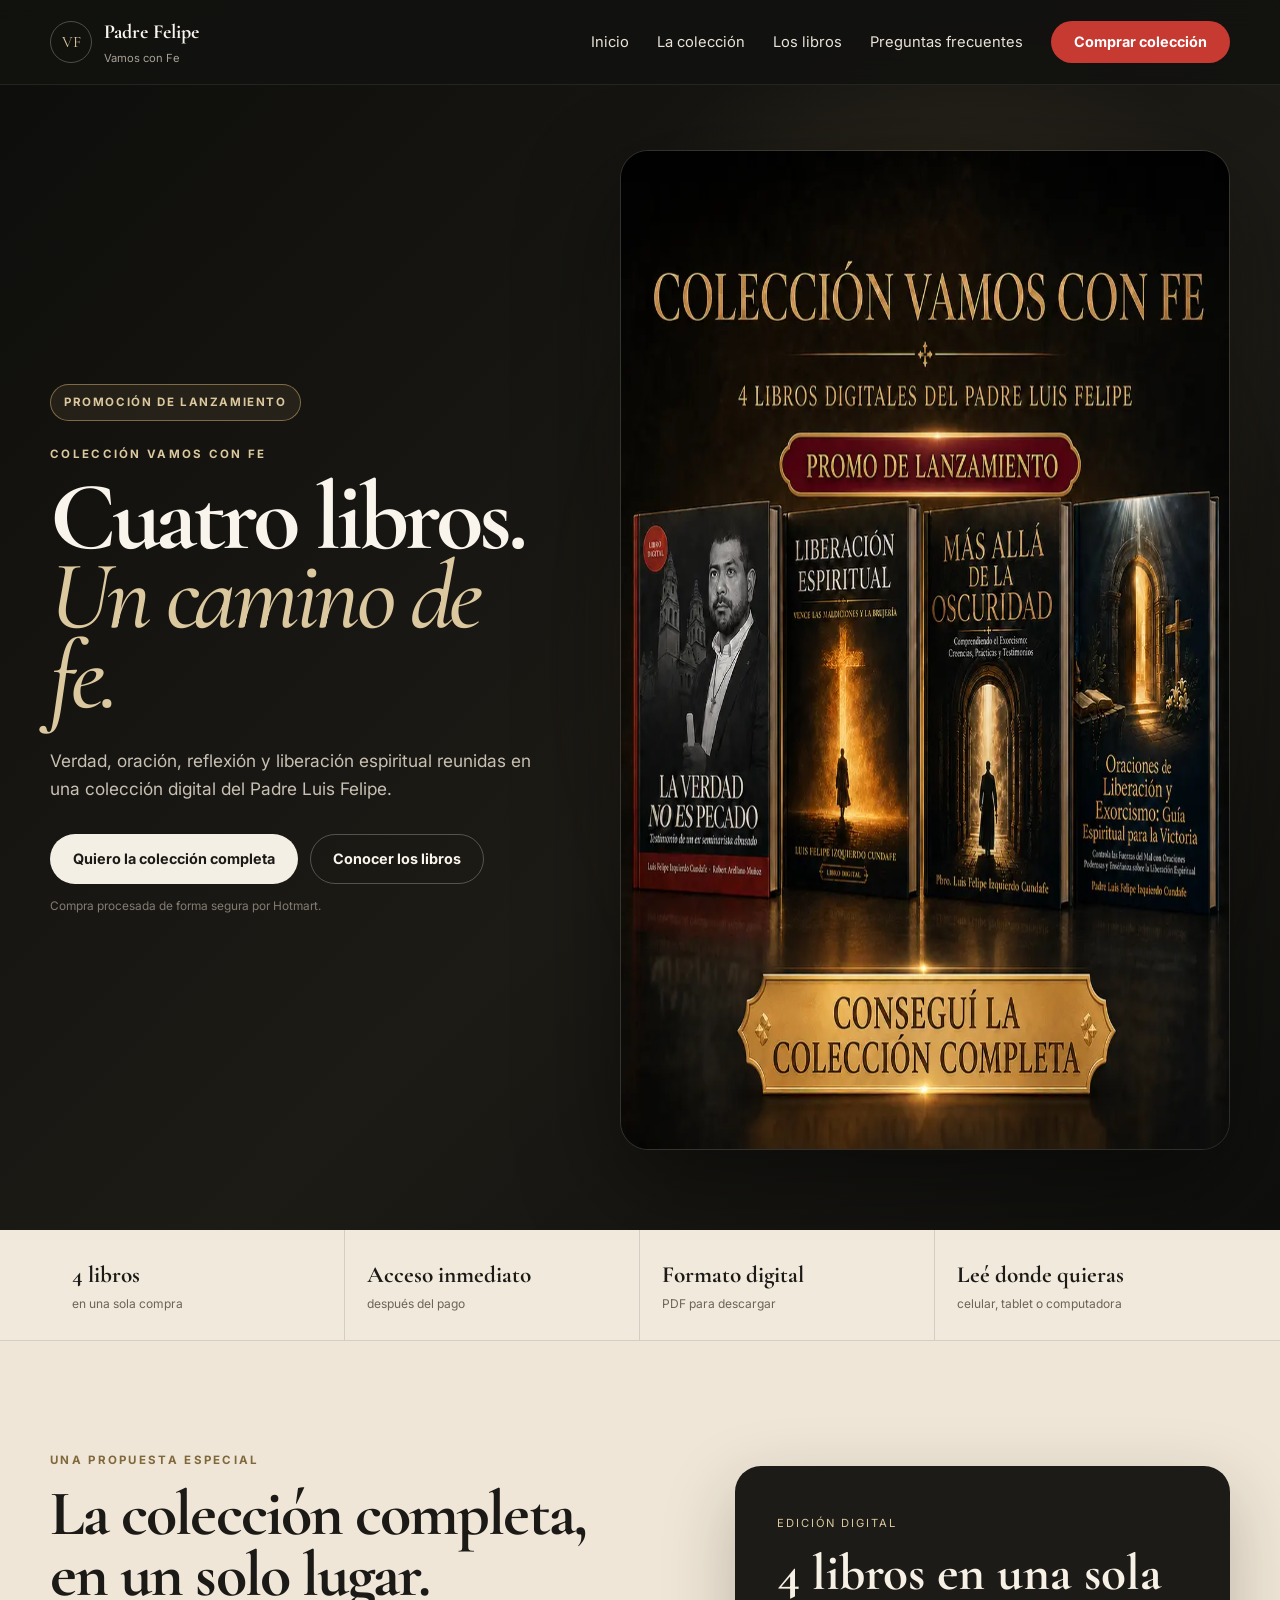
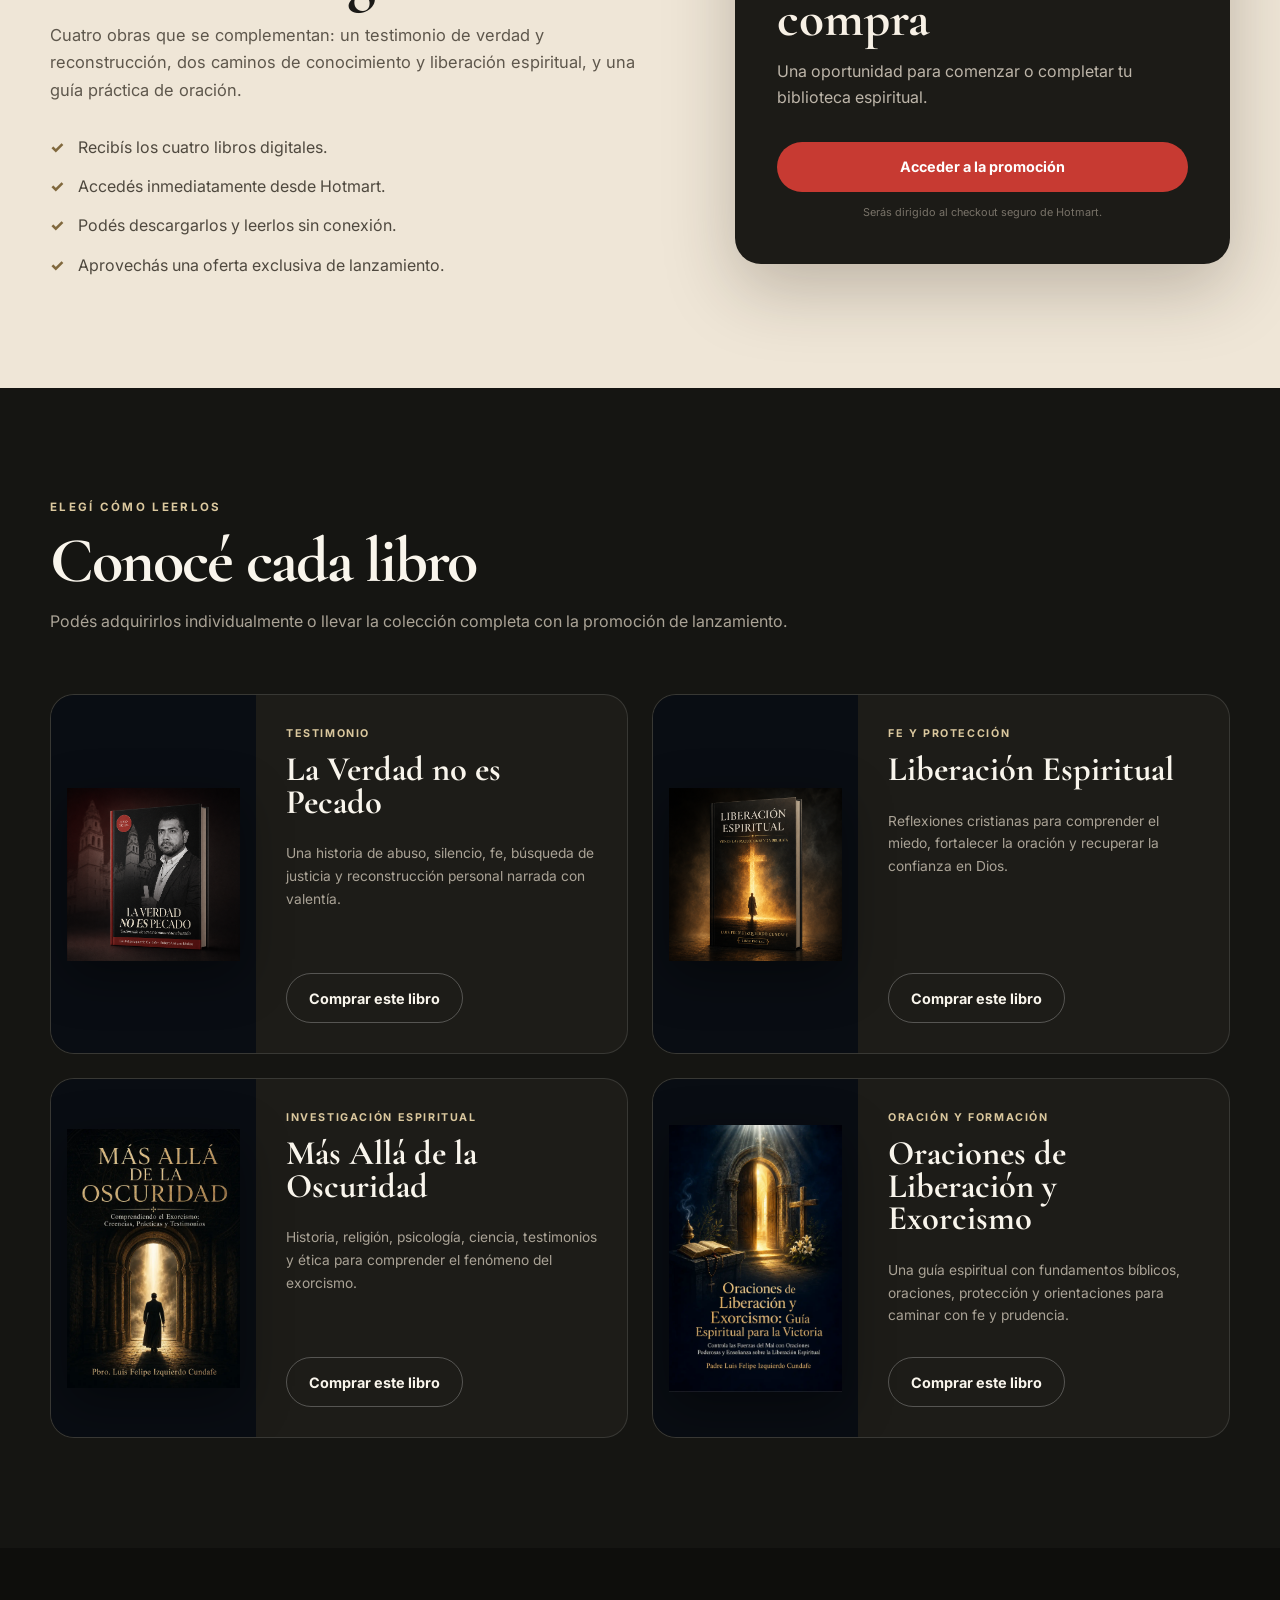
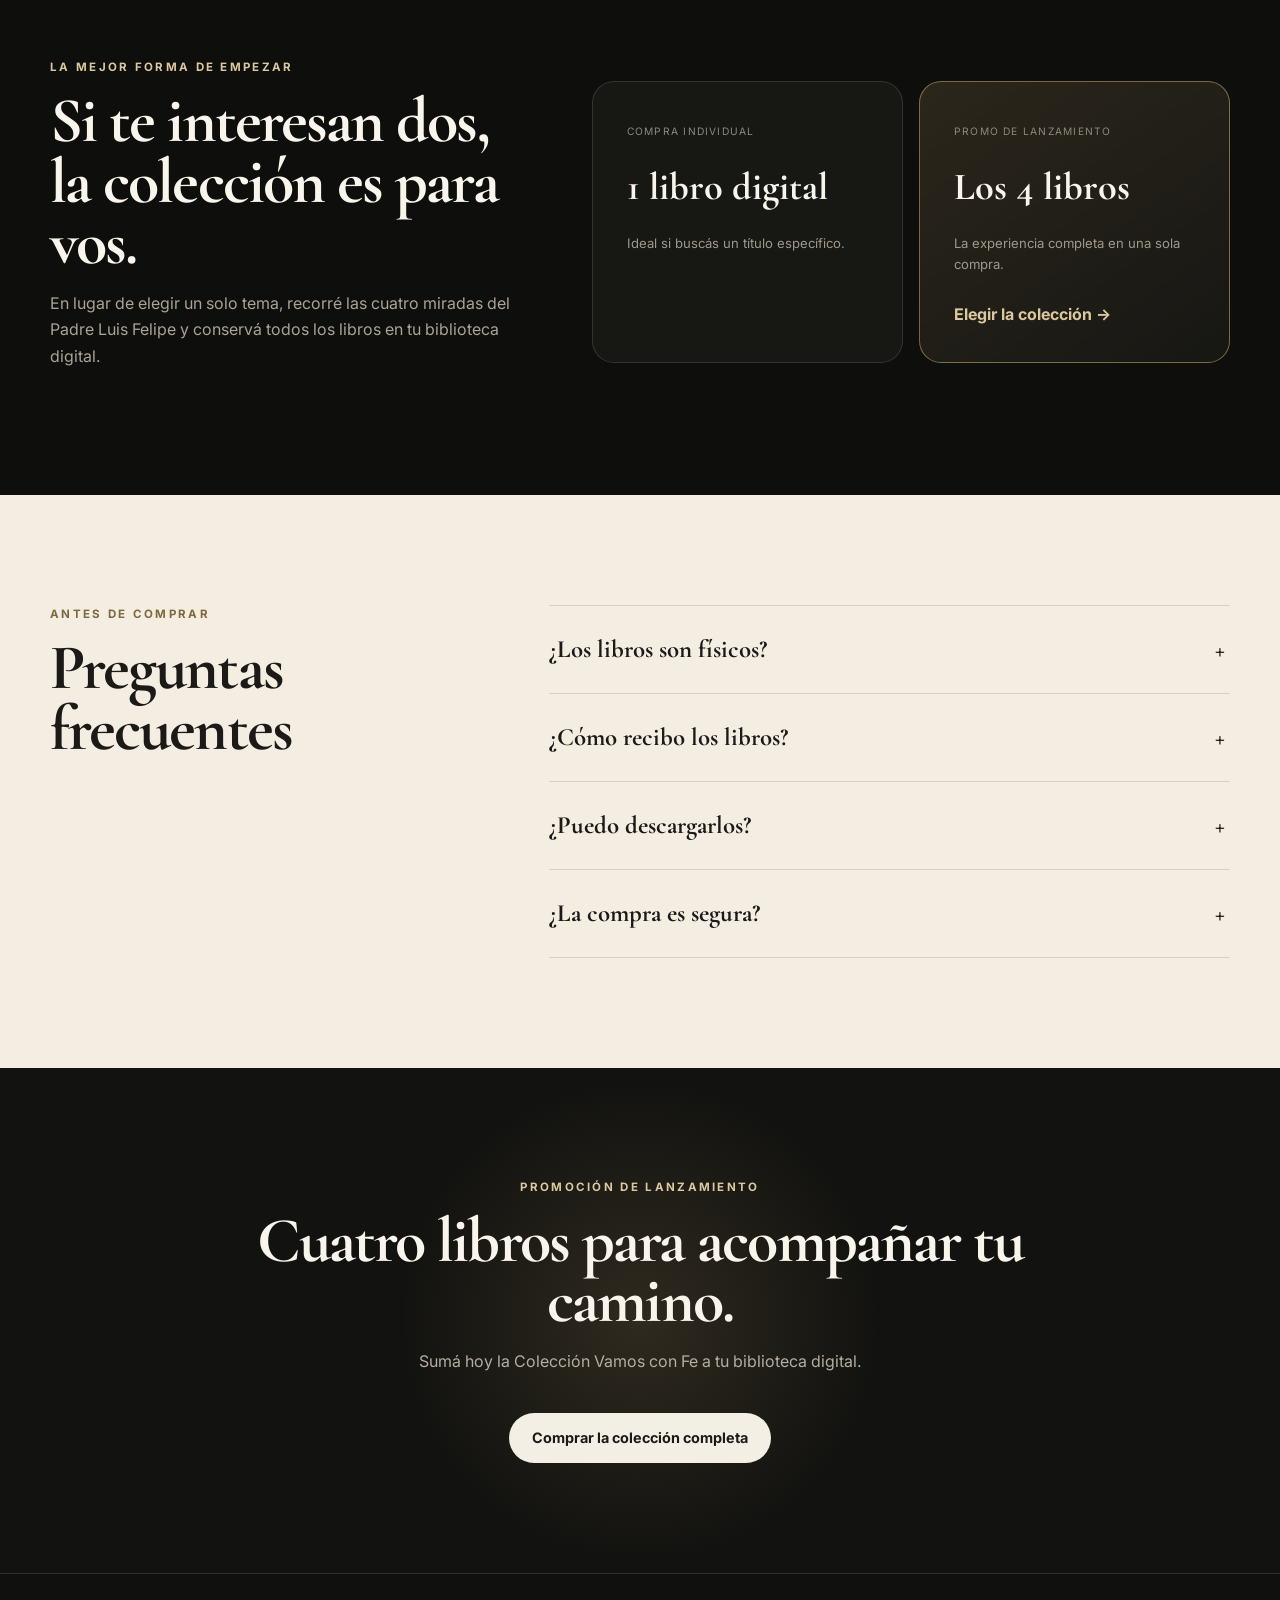
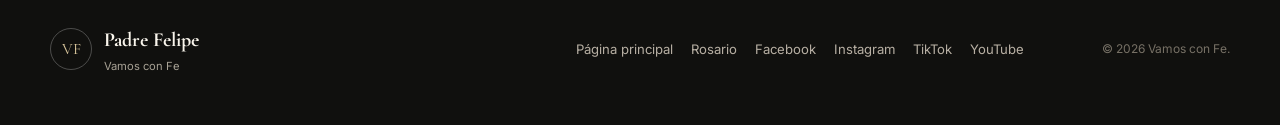
==== libros.html @ 2d684a1d "Agregar página comercial de libros y colección" ====
<!doctype html>
<html lang="es">
<head>
  <meta charset="utf-8">
  <meta name="viewport" content="width=device-width, initial-scale=1">
  <title>Libros del Padre Luis Felipe | Colección Vamos con Fe</title>
  <meta name="description" content="Conocé los cuatro libros digitales del Padre Luis Felipe y accedé a la Colección Vamos con Fe con una oferta especial de lanzamiento.">
  <meta name="theme-color" content="#171714">
  <link rel="canonical" href="https://vamosconfe.com/libros.html">
  <link rel="icon" href="/favicon.svg" type="image/svg+xml">
  <meta property="og:type" content="website">
  <meta property="og:title" content="Colección Vamos con Fe · 4 libros del Padre Luis Felipe">
  <meta property="og:description" content="Fe, verdad, oración y liberación espiritual reunidas en cuatro libros digitales.">
  <meta property="og:url" content="https://vamosconfe.com/libros.html">
  <meta property="og:image" content="https://vamosconfe.com/assets/images/coleccion-vamos-con-fe-lanzamiento.webp">
  <meta property="og:image:alt" content="Colección Vamos con Fe con los cuatro libros digitales del Padre Luis Felipe">
  <meta name="twitter:card" content="summary_large_image">
  <meta name="twitter:title" content="Colección Vamos con Fe">
  <meta name="twitter:description" content="Cuatro libros digitales del Padre Luis Felipe reunidos en una colección especial.">
  <meta name="twitter:image" content="https://vamosconfe.com/assets/images/coleccion-vamos-con-fe-lanzamiento.webp">
  <link rel="preconnect" href="https://fonts.googleapis.com">
  <link rel="preconnect" href="https://fonts.gstatic.com" crossorigin>
  <link href="https://fonts.googleapis.com/css2?family=Cormorant+Garamond:wght@500;600;700&family=Inter:wght@400;500;600;700&display=swap" rel="stylesheet">
  <link rel="stylesheet" href="css/style.css?v=20260827-social">
  <link rel="stylesheet" href="css/libros.css?v=20260827">
  <script type="application/ld+json">
  {"@context":"https://schema.org","@type":"ItemList","name":"Colección Vamos con Fe","description":"Cuatro libros digitales del Padre Luis Felipe Izquierdo Cundafe.","url":"https://vamosconfe.com/libros.html","numberOfItems":4,"itemListElement":[
    {"@type":"ListItem","position":1,"item":{"@type":"Book","name":"La Verdad no es Pecado","author":{"@type":"Person","name":"Luis Felipe Izquierdo Cundafe"}}},
    {"@type":"ListItem","position":2,"item":{"@type":"Book","name":"Liberación Espiritual","author":{"@type":"Person","name":"Luis Felipe Izquierdo Cundafe"}}},
    {"@type":"ListItem","position":3,"item":{"@type":"Book","name":"Más Allá de la Oscuridad","author":{"@type":"Person","name":"Luis Felipe Izquierdo Cundafe"}}},
    {"@type":"ListItem","position":4,"item":{"@type":"Book","name":"Oraciones de Liberación y Exorcismo","author":{"@type":"Person","name":"Luis Felipe Izquierdo Cundafe"}}}
  ]}
  </script>
</head>
<body class="books-page">
<a class="skip-link" href="#contenido">Saltar al contenido</a>
<header class="site-header scrolled" id="header">
  <div class="container nav-wrap">
    <a class="brand" href="index.html"><span class="brand-mark">VF</span><span><strong>Padre Felipe</strong><small>Vamos con Fe</small></span></a>
    <button class="menu-toggle" id="menuToggle" aria-label="Abrir menú" aria-expanded="false"><span></span><span></span></button>
    <nav class="nav" id="nav">
      <a href="index.html">Inicio</a><a href="#coleccion">La colección</a><a href="#titulos">Los libros</a><a href="#preguntas">Preguntas frecuentes</a>
      <a class="btn btn-live btn-small" href="https://pay.hotmart.com/G107308187K" target="_blank" rel="noopener noreferrer">Comprar colección</a>
    </nav>
  </div>
</header>

<main id="contenido">
  <section class="books-hero">
    <div class="container books-hero-grid">
      <div class="books-hero-copy reveal">
        <p class="launch-pill">Promoción de lanzamiento</p>
        <p class="eyebrow">Colección Vamos con Fe</p>
        <h1>Cuatro libros.<br><em>Un camino de fe.</em></h1>
        <p class="hero-lead">Verdad, oración, reflexión y liberación espiritual reunidas en una colección digital del Padre Luis Felipe.</p>
        <div class="hero-actions"><a class="btn btn-primary" href="https://pay.hotmart.com/G107308187K" target="_blank" rel="noopener noreferrer">Quiero la colección completa</a><a class="btn btn-secondary" href="#titulos">Conocer los libros</a></div>
        <p class="secure-note">Compra procesada de forma segura por Hotmart.</p>
      </div>
      <div class="collection-visual reveal"><img src="assets/images/coleccion-vamos-con-fe-lanzamiento.webp" alt="Los cuatro libros de la Colección Vamos con Fe" width="1000" height="1000"></div>
    </div>
  </section>

  <section class="benefit-strip" aria-label="Beneficios de la colección"><div class="container benefit-grid">
    <div><strong>4 libros</strong><span>en una sola compra</span></div><div><strong>Acceso inmediato</strong><span>después del pago</span></div><div><strong>Formato digital</strong><span>PDF para descargar</span></div><div><strong>Leé donde quieras</strong><span>celular, tablet o computadora</span></div>
  </div></section>

  <section class="section collection-section" id="coleccion"><div class="container collection-card reveal">
    <div><p class="eyebrow dark">Una propuesta especial</p><h2>La colección completa, en un solo lugar.</h2><p>Cuatro obras que se complementan: un testimonio de verdad y reconstrucción, dos caminos de conocimiento y liberación espiritual, y una guía práctica de oración.</p>
      <ul class="collection-list"><li>Recibís los cuatro libros digitales.</li><li>Accedés inmediatamente desde Hotmart.</li><li>Podés descargarlos y leerlos sin conexión.</li><li>Aprovechás una oferta exclusiva de lanzamiento.</li></ul>
    </div>
    <aside class="offer-box"><span>Edición digital</span><strong>4 libros en una sola compra</strong><p>Una oportunidad para comenzar o completar tu biblioteca espiritual.</p><a class="btn btn-live" href="https://pay.hotmart.com/G107308187K" target="_blank" rel="noopener noreferrer">Acceder a la promoción</a><small>Serás dirigido al checkout seguro de Hotmart.</small></aside>
  </div></section>

  <section class="section titles-section" id="titulos"><div class="container">
    <div class="section-head reveal"><p class="eyebrow">Elegí cómo leerlos</p><h2>Conocé cada libro</h2><p>Podés adquirirlos individualmente o llevar la colección completa con la promoción de lanzamiento.</p></div>
    <div class="sales-books-grid">
      <article class="sales-book reveal"><div class="sales-cover"><img src="assets/images/la-verdad-no-es-pecado.png" alt="Portada de La Verdad no es Pecado" loading="lazy"></div><div class="sales-info"><span>Testimonio</span><h3>La Verdad no es Pecado</h3><p>Una historia de abuso, silencio, fe, búsqueda de justicia y reconstrucción personal narrada con valentía.</p><a class="btn btn-secondary" href="https://pay.hotmart.com/E107308322A" target="_blank" rel="noopener noreferrer">Comprar este libro</a></div></article>
      <article class="sales-book reveal"><div class="sales-cover"><img src="assets/images/liberacion-espiritual.png" alt="Portada de Liberación Espiritual" loading="lazy"></div><div class="sales-info"><span>Fe y protección</span><h3>Liberación Espiritual</h3><p>Reflexiones cristianas para comprender el miedo, fortalecer la oración y recuperar la confianza en Dios.</p><a class="btn btn-secondary" href="https://pay.hotmart.com/S107308698R" target="_blank" rel="noopener noreferrer">Comprar este libro</a></div></article>
      <article class="sales-book reveal"><div class="sales-cover"><img src="assets/images/mas-alla-de-la-oscuridad.webp" alt="Portada de Más Allá de la Oscuridad" loading="lazy"></div><div class="sales-info"><span>Investigación espiritual</span><h3>Más Allá de la Oscuridad</h3><p>Historia, religión, psicología, ciencia, testimonios y ética para comprender el fenómeno del exorcismo.</p><a class="btn btn-secondary" href="https://pay.hotmart.com/C107308794T" target="_blank" rel="noopener noreferrer">Comprar este libro</a></div></article>
      <article class="sales-book reveal"><div class="sales-cover"><img src="assets/images/oraciones-liberacion-exorcismo.webp" alt="Portada de Oraciones de Liberación y Exorcismo" loading="lazy"></div><div class="sales-info"><span>Oración y formación</span><h3>Oraciones de Liberación y Exorcismo</h3><p>Una guía espiritual con fundamentos bíblicos, oraciones, protección y orientaciones para caminar con fe y prudencia.</p><a class="btn btn-secondary" href="https://pay.hotmart.com/D107339599O" target="_blank" rel="noopener noreferrer">Comprar este libro</a></div></article>
    </div>
  </div></section>

  <section class="section choice-section"><div class="container choice-grid reveal">
    <div class="choice-copy"><p class="eyebrow">La mejor forma de empezar</p><h2>Si te interesan dos, la colección es para vos.</h2><p>En lugar de elegir un solo tema, recorré las cuatro miradas del Padre Luis Felipe y conservá todos los libros en tu biblioteca digital.</p></div>
    <div class="choice-options"><div><span>Compra individual</span><strong>1 libro digital</strong><p>Ideal si buscás un título específico.</p></div><div class="choice-featured"><span>Promo de lanzamiento</span><strong>Los 4 libros</strong><p>La experiencia completa en una sola compra.</p><a href="https://pay.hotmart.com/G107308187K" target="_blank" rel="noopener noreferrer">Elegir la colección →</a></div></div>
  </div></section>

  <section class="section faq-section" id="preguntas"><div class="container faq-wrap">
    <div class="section-head reveal"><p class="eyebrow dark">Antes de comprar</p><h2>Preguntas frecuentes</h2></div>
    <div class="faq-list"><details class="reveal"><summary>¿Los libros son físicos?</summary><p>No. La colección se entrega en formato digital PDF para leer desde el celular, tablet o computadora.</p></details><details class="reveal"><summary>¿Cómo recibo los libros?</summary><p>Después de aprobarse el pago, Hotmart enviará el acceso al correo utilizado durante la compra. También estarán disponibles en la sección “Mis compras”.</p></details><details class="reveal"><summary>¿Puedo descargarlos?</summary><p>Sí. Podrás descargarlos en tu dispositivo y conservarlos para leerlos sin conexión.</p></details><details class="reveal"><summary>¿La compra es segura?</summary><p>Sí. El pago y la entrega son gestionados por Hotmart, una plataforma especializada en productos digitales.</p></details></div>
  </div></section>

  <section class="section final-books-cta"><div class="container reveal"><p class="eyebrow">Promoción de lanzamiento</p><h2>Cuatro libros para acompañar tu camino.</h2><p>Sumá hoy la Colección Vamos con Fe a tu biblioteca digital.</p><a class="btn btn-primary" href="https://pay.hotmart.com/G107308187K" target="_blank" rel="noopener noreferrer">Comprar la colección completa</a></div></section>
</main>

<footer class="footer"><div class="container footer-grid">
  <a class="brand" href="index.html"><span class="brand-mark">VF</span><span><strong>Padre Felipe</strong><small>Vamos con Fe</small></span></a>
  <div class="footer-links"><a href="index.html">Página principal</a><a href="rosario.html">Rosario</a><a href="https://www.facebook.com/misionsansebastianpuertomontt" target="_blank" rel="noopener noreferrer">Facebook</a><a href="https://www.instagram.com/luisfelipe.yzquierdo/" target="_blank" rel="noopener noreferrer">Instagram</a><a href="https://www.tiktok.com/@pbroluisfelipeizq" target="_blank" rel="noopener noreferrer">TikTok</a><a href="https://www.youtube.com/@pbro.luisfelipeizquierdo1413" target="_blank" rel="noopener noreferrer">YouTube</a></div>
  <p class="copyright">© <span id="year"></span> Vamos con Fe.</p>
</div></footer>
<script src="js/main.js"></script>
</body>
</html>
---- css/style.css ----
:root{--bg:#171714;--paper:#f4efe5;--paper2:#ebe2d2;--text:#f9f5ec;--ink:#1b1a17;--muted:#a8a295;--gold:#c8a86b;--gold2:#dbc89e;--line:rgba(255,255,255,.12);--lined:rgba(23,23,20,.13);--live:#c73a32;--radius:24px;--shadow:0 24px 70px rgba(0,0,0,.18)}
*{box-sizing:border-box}html{scroll-behavior:smooth}body{margin:0;font-family:Inter,sans-serif;background:var(--bg);color:var(--text);line-height:1.65}img{max-width:100%;display:block}a{color:inherit;text-decoration:none}.container{width:min(1180px,calc(100% - 40px));margin:auto}
.skip-link{position:fixed;top:-100px;left:16px;z-index:9999;background:#fff;color:#000;padding:10px 14px;border-radius:8px}.skip-link:focus{top:16px}
.site-header{position:fixed;inset:0 0 auto;z-index:1000;border-bottom:1px solid transparent;transition:.3s}.site-header.scrolled{background:rgba(23,23,20,.9);backdrop-filter:blur(14px);border-color:rgba(255,255,255,.08)}
.nav-wrap{min-height:84px;display:flex;justify-content:space-between;align-items:center}.brand{display:flex;align-items:center;gap:12px}.brand-mark{width:42px;height:42px;border:1px solid rgba(255,255,255,.25);border-radius:50%;display:grid;place-items:center;font-family:"Cormorant Garamond",serif;color:var(--gold2)}.brand strong{display:block;font-family:"Cormorant Garamond",serif;font-size:1.25rem}.brand small{display:block;color:var(--muted);font-size:.7rem}
.nav{display:flex;gap:28px;align-items:center;font-size:.92rem}.nav>a:not(.btn){color:#e8e2d7}.nav>a:not(.btn):hover{color:var(--gold2)}.menu-toggle{display:none;background:none;border:0}.menu-toggle span{display:block;width:24px;height:2px;background:white;margin:5px}
.hero{min-height:100vh;display:flex;align-items:center;padding:130px 0 70px;overflow:hidden;position:relative;background:radial-gradient(circle at 72% 18%,rgba(200,168,107,.13),transparent 25%),linear-gradient(135deg,#11110f,#1d1b17 55%,#11110f)}
.hero-grid{display:grid;grid-template-columns:1.05fr .95fr;gap:72px;align-items:center}.eyebrow{margin:0 0 14px;text-transform:uppercase;letter-spacing:.2em;font-size:.72rem;font-weight:700;color:var(--gold2)}.eyebrow.dark{color:#80683d}
h1,h2,h3,blockquote{font-family:"Cormorant Garamond",serif}h1{font-size:clamp(4.7rem,9vw,8.6rem);line-height:.78;margin:0;letter-spacing:-.045em}.hero-kicker{font-family:"Cormorant Garamond",serif;font-size:clamp(1.8rem,3vw,2.7rem);color:var(--gold2);margin:28px 0 10px}.hero-text{max-width:640px;color:#c9c2b6;font-size:1.05rem}
.hero-actions,.cta-actions{display:flex;gap:12px;flex-wrap:wrap;margin-top:30px}.btn{display:inline-flex;align-items:center;justify-content:center;min-height:50px;padding:0 22px;border-radius:999px;border:1px solid transparent;font-weight:700;font-size:.9rem;cursor:pointer;transition:.25s}.btn-small{min-height:42px}.btn-primary{background:var(--paper);color:var(--ink)}.btn-live{background:var(--live);color:#fff}.btn-secondary{border-color:rgba(255,255,255,.25);background:transparent;color:inherit}.btn:hover{transform:translateY(-2px)}button:disabled{opacity:.48;cursor:not-allowed;transform:none!important}
.hero-stats{margin-top:48px;display:flex;gap:16px;align-items:end;border-top:1px solid var(--line);padding-top:24px}.hero-stats strong{font-family:"Cormorant Garamond",serif;font-size:2.5rem;color:var(--gold2);line-height:1}.hero-stats span{max-width:260px;color:var(--muted);font-size:.85rem}
.hero-image-card{position:relative;min-height:660px;border-radius:180px 180px 26px 26px;overflow:hidden;border:1px solid rgba(255,255,255,.14);box-shadow:var(--shadow);background:#111}.hero-image-card img{width:100%;height:660px;object-fit:cover;object-position:center top}.hero-image-overlay{position:absolute;inset:0;background:linear-gradient(to top,rgba(13,13,11,.45),transparent 42%)}.hero-image-badge{position:absolute;right:18px;bottom:28px;padding:11px 16px;border-radius:999px;background:rgba(244,239,229,.94);color:var(--ink);font-family:"Cormorant Garamond",serif}
.section{padding:110px 0}.section-light{background:var(--paper);color:var(--ink)}.section-dark{background:#121210}.split,.quote-layout,.community-grid{display:grid;grid-template-columns:1fr 1fr;gap:90px}.section h2{margin:0;font-size:clamp(2.5rem,5vw,5rem);line-height:.95;letter-spacing:-.03em}.story-copy{color:#4e493f}.story-meta{display:flex;gap:10px;margin-top:30px}.story-meta span{border:1px solid var(--lined);border-radius:999px;padding:8px 13px;font-size:.8rem}
.timeline{margin-top:90px;display:grid;grid-template-columns:repeat(3,1fr);border-top:1px solid var(--lined)}.timeline article{padding:28px;border-bottom:1px solid var(--lined)}.timeline span{font-size:.74rem;text-transform:uppercase;letter-spacing:.15em;color:#8a7247;font-weight:700}.timeline h3{font-size:1.8rem;margin:9px 0 4px}.timeline p{margin:0;color:#6b6458}
.quote-layout{align-items:center}.quote-card{border:1px solid var(--line);padding:60px;border-radius:var(--radius);background:linear-gradient(145deg,rgba(200,168,107,.12),rgba(255,255,255,.015))}.quote-mark{font-family:"Cormorant Garamond",serif;font-size:7rem;color:var(--gold)}blockquote{font-size:clamp(2.3rem,4.5vw,4.8rem);line-height:.98;margin:20px 0}.quote-copy p:not(.eyebrow){color:#bdb5a9}
.community-section{background:var(--paper2);color:var(--ink)}.community-number{text-align:center;padding:54px 24px;border:1px solid var(--lined);border-radius:var(--radius)}.community-number strong{display:block;font-family:"Cormorant Garamond",serif;font-size:clamp(4rem,8vw,8rem);line-height:.9}.community-number span{font-size:.72rem;text-transform:uppercase;letter-spacing:.18em;color:#796847}.community-copy p:not(.eyebrow){color:#5e574c}
.solidarity-section{background:var(--paper);color:var(--ink)}.solidarity-intro{display:grid;grid-template-columns:1.05fr .95fr;gap:90px;align-items:start}.solidarity-copy{color:#5e574c}.solidarity-copy p:first-child{font-size:1.15rem;color:#332f29}.solidarity-stats{display:grid;grid-template-columns:repeat(3,1fr);gap:16px;margin:64px 0 34px}.solidarity-stats article{min-height:180px;padding:30px;border:1px solid var(--lined);border-radius:20px;background:rgba(255,255,255,.38);display:flex;flex-direction:column;justify-content:flex-end}.solidarity-stats strong{font-family:"Cormorant Garamond",serif;font-size:clamp(2.5rem,5vw,4.8rem);line-height:.88;color:#6d542d}.solidarity-stats span{margin-top:12px;color:#655d50;font-size:.85rem}.solidarity-gallery{display:grid;grid-template-columns:repeat(3,1fr);grid-auto-rows:320px;gap:16px}.solidarity-gallery figure{position:relative;margin:0;overflow:hidden;border-radius:20px;background:#d8cfbf}.solidarity-gallery .gallery-wide{grid-column:span 2}.solidarity-gallery img{width:100%;height:100%;object-fit:cover;transition:transform .5s}.solidarity-gallery figure:hover img{transform:scale(1.025)}.solidarity-gallery figcaption{position:absolute;inset:auto 0 0;padding:46px 20px 18px;color:#fff;font-weight:700;background:linear-gradient(transparent,rgba(0,0,0,.72))}
.books-section{background:#181713}.section-head{max-width:740px;margin-bottom:60px}.section-head>p:last-child{color:#aaa396}.books-grid{display:grid;grid-template-columns:1fr 1fr;gap:28px}.book-card{border:1px solid var(--line);border-radius:var(--radius);overflow:hidden;background:#201f1a;box-shadow:var(--shadow)}.book-cover-wrap{aspect-ratio:4/3;overflow:hidden;background:#07111f;padding:18px}.book-cover-wrap img{width:100%;height:100%;object-fit:contain;transition:.5s}.book-card:hover img{transform:scale(1.025)}.book-info{padding:34px}.book-label{color:var(--gold2);text-transform:uppercase;letter-spacing:.17em;font-size:.7rem;font-weight:700}.book-info h3{font-size:2.35rem;line-height:1;margin:4px 0}.book-subtitle{color:#d0c6b3;font-style:italic}.book-info>p:last-of-type{color:#aaa396}
.reflections{background:var(--paper);color:var(--ink)}.reflection-grid{display:grid;grid-template-columns:repeat(3,1fr);gap:18px}.reflection-card{min-height:220px;padding:28px;border:1px solid var(--lined);border-radius:18px}.reflection-card h3{font-size:2rem;margin:30px 0 5px}.reflection-card p{color:#655f55}
.statement{padding:150px 0;text-align:center;background:radial-gradient(circle at center,rgba(200,168,107,.13),transparent 32%),#121210}.statement p{font-family:"Cormorant Garamond",serif;font-size:clamp(3.8rem,8vw,8rem);line-height:.9;margin:0}.statement span{display:block;margin-top:25px;color:var(--gold2);letter-spacing:.16em;text-transform:uppercase;font-size:.72rem}
.cta-card{padding:64px;border-radius:var(--radius);background:linear-gradient(135deg,#27251e,#1b1a17);border:1px solid var(--line);display:grid;grid-template-columns:1fr 1fr;gap:50px;align-items:center}.cta-actions{justify-content:flex-end}.social-copy{max-width:600px;color:#bdb5a9;margin:22px 0 0}.social-actions{display:grid;grid-template-columns:1fr 1fr;gap:12px}.social-link{min-height:92px;padding:18px 20px;border:1px solid var(--line);border-radius:18px;background:rgba(255,255,255,.04);display:flex;flex-direction:column;justify-content:center;font-weight:700;transition:.25s}.social-link span{color:#aaa396;font-size:.72rem;font-weight:500;margin-top:2px}.social-link:hover{transform:translateY(-2px);border-color:rgba(219,200,158,.5);background:rgba(255,255,255,.07)}.social-facebook{border-left:3px solid #1877f2}.social-instagram{border-left:3px solid #d9468f}.social-tiktok{border-left:3px solid #69c9d0}.social-youtube{border-left:3px solid #ff0033}
.footer{padding:50px 0;border-top:1px solid var(--line);background:#10100e}.footer-grid{display:grid;grid-template-columns:1fr 1fr auto;gap:35px;align-items:center}.footer-links{display:flex;gap:18px;flex-wrap:wrap;color:#b8b0a4;font-size:.82rem}.copyright{color:#777166;font-size:.75rem}
.rosary-feature{background:#11110f}.rosary-feature-grid{display:grid;grid-template-columns:.85fr 1.15fr;gap:72px;align-items:center}.rosary-feature-image{border-radius:var(--radius);overflow:hidden;border:1px solid var(--line);box-shadow:var(--shadow)}.rosary-feature-image img{width:100%;aspect-ratio:2/3;object-fit:cover}.rosary-feature-copy h2{max-width:760px}.rosary-feature-copy>p:not(.eyebrow){color:#bdb5a9;max-width:680px}.rosary-feature-kicker{font-family:"Cormorant Garamond",serif;font-size:1.8rem!important;color:var(--gold2)!important;margin:18px 0 8px}
.reveal{opacity:0;transform:translateY(24px);transition:.8s}.reveal.visible{opacity:1;transform:none}
@media(max-width:920px){.menu-toggle{display:block}.nav{position:absolute;top:84px;left:20px;right:20px;display:none;flex-direction:column;align-items:stretch;background:#1c1b17;border:1px solid var(--line);border-radius:18px;padding:18px}.nav.open{display:flex}.hero-grid,.split,.quote-layout,.community-grid,.solidarity-intro,.cta-card,.rosary-feature-grid{grid-template-columns:1fr;gap:50px}.hero-image-wrap{order:-1}.hero-image-card{min-height:520px;max-width:560px;margin:auto;border-radius:120px 120px 24px 24px}.hero-image-card img{height:520px}.timeline,.reflection-grid{grid-template-columns:1fr 1fr}.books-grid{grid-template-columns:1fr}.solidarity-gallery{grid-template-columns:1fr 1fr}.solidarity-gallery .gallery-wide{grid-column:span 1}.footer-grid{grid-template-columns:1fr}.cta-actions{justify-content:flex-start}}
@media(max-width:620px){.container{width:min(100% - 28px,1180px)}.site-header .brand small{display:none}h1{font-size:4.25rem}.hero{padding-top:120px}.hero-image-card{min-height:410px;border-radius:88px 88px 18px 18px}.hero-image-card img{height:410px}.hero-actions .btn,.cta-actions .btn{width:100%}.section{padding:78px 0}.timeline,.reflection-grid{grid-template-columns:1fr}.books-grid{gap:16px}.book-card{display:grid;grid-template-columns:120px minmax(0,1fr);min-height:245px;border-radius:18px}.book-cover-wrap,.book-cover-wrap.book-cover-contain{height:100%;min-height:245px;aspect-ratio:auto;padding:10px;border-right:1px solid var(--line)}.book-cover-wrap img{object-fit:contain}.book-info{min-width:0;padding:20px 16px;display:flex;flex-direction:column;align-items:flex-start}.book-label{font-size:.58rem;letter-spacing:.13em;line-height:1.35}.book-info h3{font-size:1.62rem;line-height:.98;margin:8px 0 6px;overflow-wrap:anywhere}.book-subtitle{font-size:.82rem;line-height:1.35;margin:0 0 9px}.book-info>p:last-of-type{font-size:.78rem;line-height:1.45;margin:0 0 14px;display:-webkit-box;-webkit-line-clamp:3;-webkit-box-orient:vertical;overflow:hidden}.book-info .btn{width:100%;min-height:42px;margin-top:auto;padding:0 10px;font-size:.72rem;white-space:normal;text-align:center}.solidarity-stats{display:flex;overflow-x:auto;scroll-snap-type:x mandatory;margin:44px -14px 26px;padding:0 14px 8px;scrollbar-width:none}.solidarity-stats::-webkit-scrollbar{display:none}.solidarity-stats article{flex:0 0 82%;min-height:165px;scroll-snap-align:center}.solidarity-gallery{display:flex;overflow-x:auto;scroll-snap-type:x mandatory;margin:0 -14px;padding:0 14px 10px;gap:12px;scrollbar-width:none}.solidarity-gallery::-webkit-scrollbar{display:none}.solidarity-gallery figure{flex:0 0 86%;height:340px;scroll-snap-align:center}.cta-card{padding:34px 24px}.social-actions{grid-template-columns:1fr}.social-link{min-height:76px}.rosary-feature-grid{gap:32px}.rosary-feature-image{width:100%;max-width:520px;margin:0 auto}.rosary-feature-image img{height:auto;aspect-ratio:auto;object-fit:contain}}
@media(prefers-reduced-motion:reduce){html{scroll-behavior:auto}.reveal{opacity:1;transform:none}}
---- css/libros.css ----
.books-page{background:#121210}.books-page .site-header{background:rgba(18,18,16,.92);backdrop-filter:blur(14px);border-bottom:1px solid rgba(255,255,255,.08)}
.books-hero{min-height:100vh;padding:150px 0 80px;background:radial-gradient(circle at 73% 30%,rgba(200,168,107,.17),transparent 28%),linear-gradient(135deg,#0d0d0b,#1d1b16 58%,#0f0f0d);display:flex;align-items:center;overflow:hidden}.books-hero-grid{display:grid;grid-template-columns:.9fr 1.1fr;gap:70px;align-items:center}.books-hero h1{font-size:clamp(4.3rem,7.6vw,7.5rem);line-height:.82}.books-hero h1 em{font-weight:500;color:var(--gold2)}.hero-lead{max-width:650px;color:#c8c0b3;font-size:1.08rem;margin:30px 0 0}.launch-pill{display:inline-flex;margin:0 0 24px;padding:8px 13px;border:1px solid rgba(200,168,107,.55);border-radius:999px;background:rgba(200,168,107,.1);color:var(--gold2);font-size:.72rem;font-weight:700;letter-spacing:.14em;text-transform:uppercase}.secure-note{color:#827c72;font-size:.74rem;margin:13px 0 0}.collection-visual{position:relative}.collection-visual:before{content:"";position:absolute;inset:12%;background:rgba(200,168,107,.18);filter:blur(70px);border-radius:50%}.collection-visual img{position:relative;width:100%;border-radius:28px;border:1px solid rgba(255,255,255,.12);box-shadow:0 36px 100px rgba(0,0,0,.45)}
.benefit-strip{background:#f1e9dc;color:var(--ink);border-bottom:1px solid var(--lined)}.benefit-grid{display:grid;grid-template-columns:repeat(4,1fr)}.benefit-grid div{padding:26px 22px;border-right:1px solid var(--lined)}.benefit-grid div:last-child{border:0}.benefit-grid strong,.benefit-grid span{display:block}.benefit-grid strong{font-family:"Cormorant Garamond",serif;font-size:1.45rem}.benefit-grid span{color:#6b6458;font-size:.75rem}
.collection-section{background:#efe6d7;color:var(--ink)}.collection-card{display:grid;grid-template-columns:1.1fr .9fr;gap:80px;align-items:center}.collection-card>div>p:not(.eyebrow){color:#5e574c;font-size:1.03rem;max-width:700px}.collection-list{list-style:none;padding:0;margin:30px 0 0;display:grid;gap:13px;color:#4f493f}.collection-list li{position:relative;padding-left:28px}.collection-list li:before{content:"✓";position:absolute;left:0;color:#80683d;font-weight:800}.offer-box{padding:42px;border-radius:26px;background:#1c1b17;color:#f7f0e5;box-shadow:0 25px 70px rgba(42,33,20,.25)}.offer-box>span{color:var(--gold2);font-size:.7rem;text-transform:uppercase;letter-spacing:.17em}.offer-box>strong{display:block;font-family:"Cormorant Garamond",serif;font-size:clamp(2.4rem,4vw,4.2rem);line-height:.9;margin:16px 0}.offer-box p{color:#bdb5a9}.offer-box .btn{width:100%;margin-top:15px}.offer-box small{display:block;text-align:center;color:#787268;margin-top:12px;font-size:.68rem}
.titles-section{background:#151512}.sales-books-grid{display:grid;grid-template-columns:1fr 1fr;gap:24px}.sales-book{display:grid;grid-template-columns:205px 1fr;min-height:360px;border:1px solid var(--line);border-radius:24px;background:#1d1c18;overflow:hidden}.sales-cover{padding:16px;background:#090d13;display:flex;align-items:center}.sales-cover img{width:100%;height:100%;max-height:330px;object-fit:contain;filter:drop-shadow(0 15px 25px rgba(0,0,0,.4))}.sales-info{padding:30px;display:flex;flex-direction:column;align-items:flex-start}.sales-info>span{color:var(--gold2);font-size:.67rem;letter-spacing:.15em;text-transform:uppercase;font-weight:700}.sales-info h3{font-size:2.15rem;line-height:.95;margin:10px 0}.sales-info p{color:#aaa396;font-size:.86rem}.sales-info .btn{margin-top:auto}
.choice-section{background:#0e0e0c}.choice-grid{display:grid;grid-template-columns:.85fr 1.15fr;gap:70px;align-items:center}.choice-copy p:not(.eyebrow){color:#aaa396}.choice-options{display:grid;grid-template-columns:1fr 1fr;gap:16px}.choice-options>div{padding:34px;border:1px solid var(--line);border-radius:22px;background:#171714}.choice-options span{color:#8f887d;text-transform:uppercase;letter-spacing:.12em;font-size:.64rem}.choice-options strong{display:block;font-family:"Cormorant Garamond",serif;font-size:2.4rem;margin:14px 0 2px}.choice-options p{color:#9f988d;font-size:.82rem}.choice-featured{border-color:rgba(200,168,107,.55)!important;background:linear-gradient(145deg,rgba(200,168,107,.16),#171714)!important}.choice-featured a{display:inline-block;color:var(--gold2);font-weight:700;margin-top:12px}
.faq-section{background:#f3ede2;color:var(--ink)}.faq-wrap{display:grid;grid-template-columns:.75fr 1.25fr;gap:90px}.faq-list{border-top:1px solid var(--lined)}.faq-list details{border-bottom:1px solid var(--lined);padding:23px 0}.faq-list summary{cursor:pointer;font-family:"Cormorant Garamond",serif;font-size:1.55rem;font-weight:700;list-style:none;padding-right:35px;position:relative}.faq-list summary:after{content:"+";position:absolute;right:5px}.faq-list details[open] summary:after{content:"−"}.faq-list p{color:#615a4f;max-width:700px}
.final-books-cta{text-align:center;background:radial-gradient(circle at center,rgba(200,168,107,.16),transparent 35%),#121210}.final-books-cta h2{max-width:850px;margin:auto}.final-books-cta>div>p:not(.eyebrow){color:#b5ada1}.final-books-cta .btn{margin-top:22px}
@media(max-width:920px){.books-hero-grid,.collection-card,.choice-grid,.faq-wrap{grid-template-columns:1fr}.books-hero-copy{padding-top:30px}.collection-visual{max-width:700px;margin:auto}.benefit-grid{grid-template-columns:1fr 1fr}.benefit-grid div:nth-child(2){border-right:0}.sales-books-grid{grid-template-columns:1fr}.sales-book{grid-template-columns:190px 1fr}.choice-grid,.faq-wrap{gap:45px}}
@media(max-width:620px){.books-hero{padding:118px 0 65px;min-height:auto}.books-hero-grid{gap:40px}.books-hero h1{font-size:3.75rem}.books-hero .hero-actions .btn{width:100%}.collection-visual{margin:0 -5px}.collection-visual img{border-radius:18px}.benefit-grid{grid-template-columns:1fr 1fr}.benefit-grid div{padding:20px 12px}.benefit-grid strong{font-size:1.15rem}.collection-card{gap:35px}.offer-box{padding:30px 22px}.sales-books-grid{gap:14px}.sales-book{grid-template-columns:118px minmax(0,1fr);min-height:278px;border-radius:18px}.sales-cover{padding:9px}.sales-cover img{max-height:255px}.sales-info{padding:20px 14px}.sales-info h3{font-size:1.55rem;overflow-wrap:anywhere}.sales-info p{font-size:.75rem;line-height:1.45;display:-webkit-box;-webkit-line-clamp:3;-webkit-box-orient:vertical;overflow:hidden}.sales-info .btn{width:100%;min-height:41px;padding:0 8px;font-size:.7rem}.choice-options{grid-template-columns:1fr}.faq-list summary{font-size:1.35rem}}
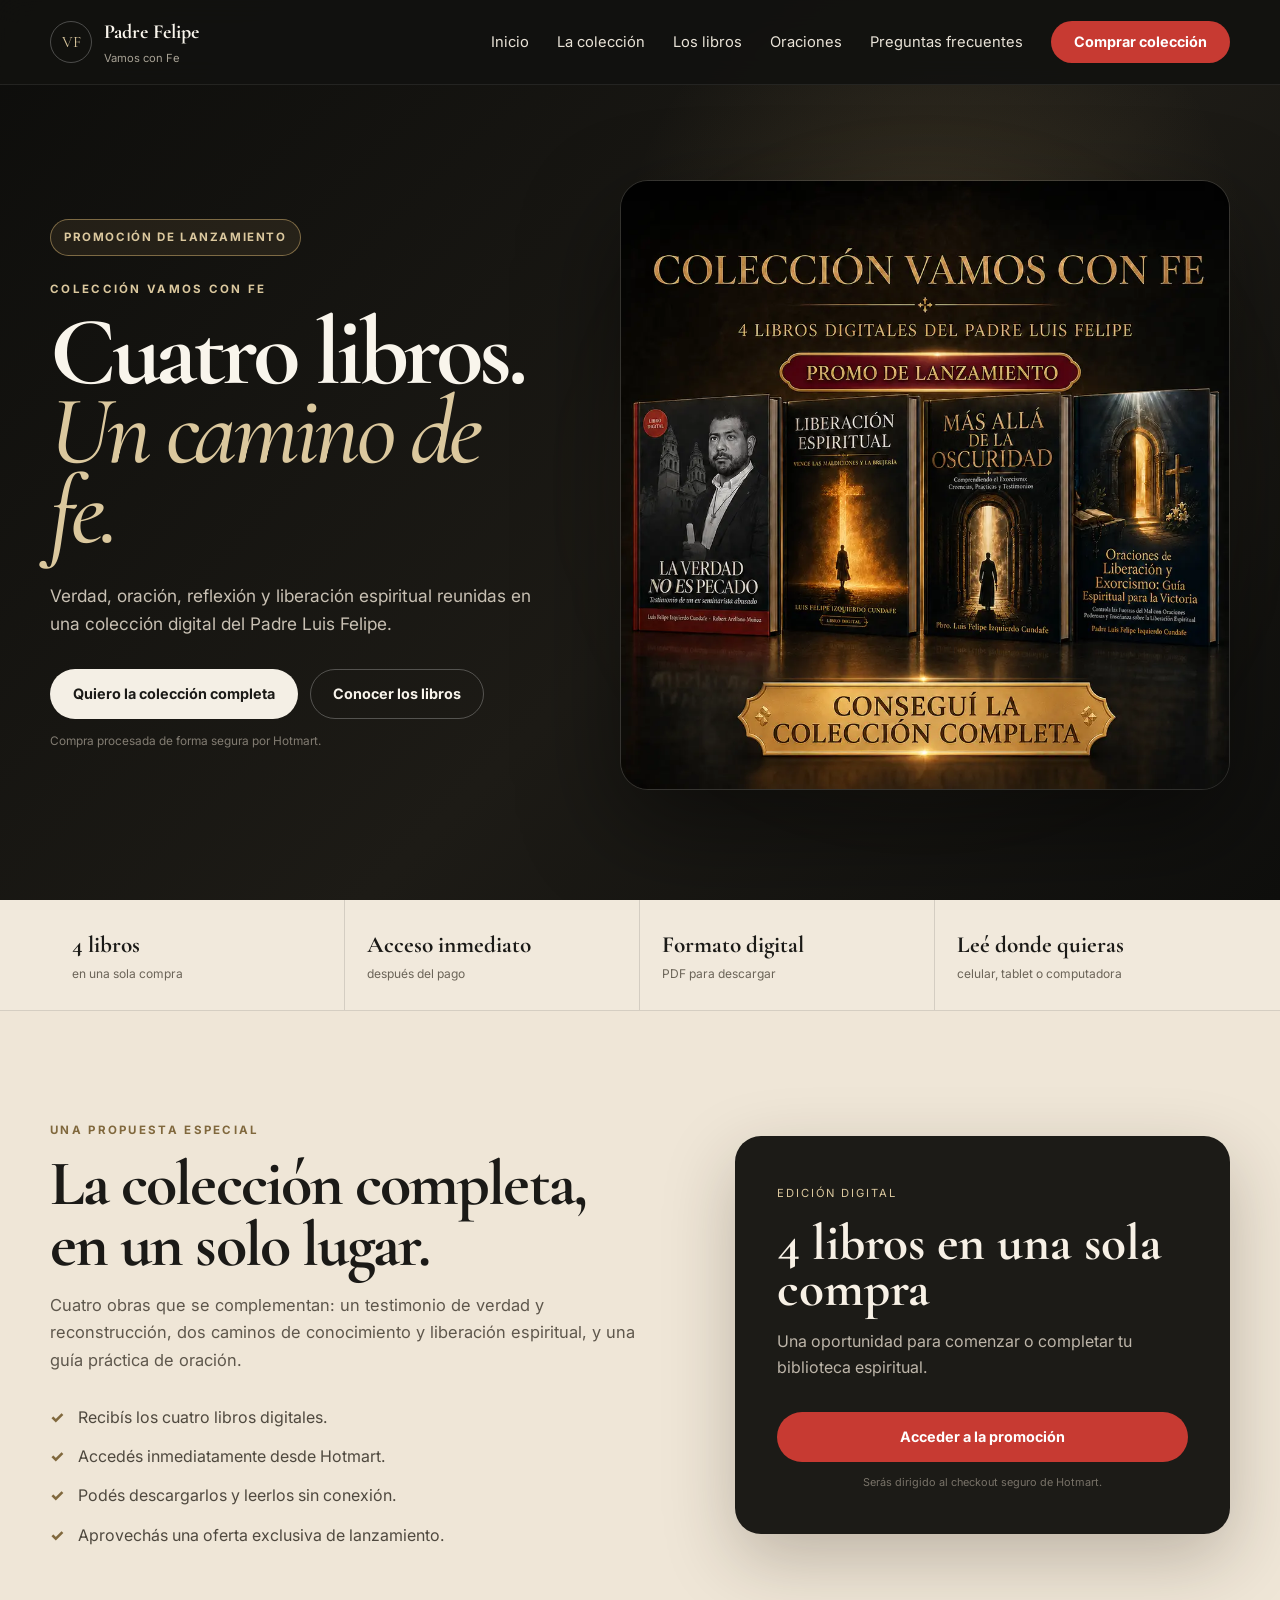
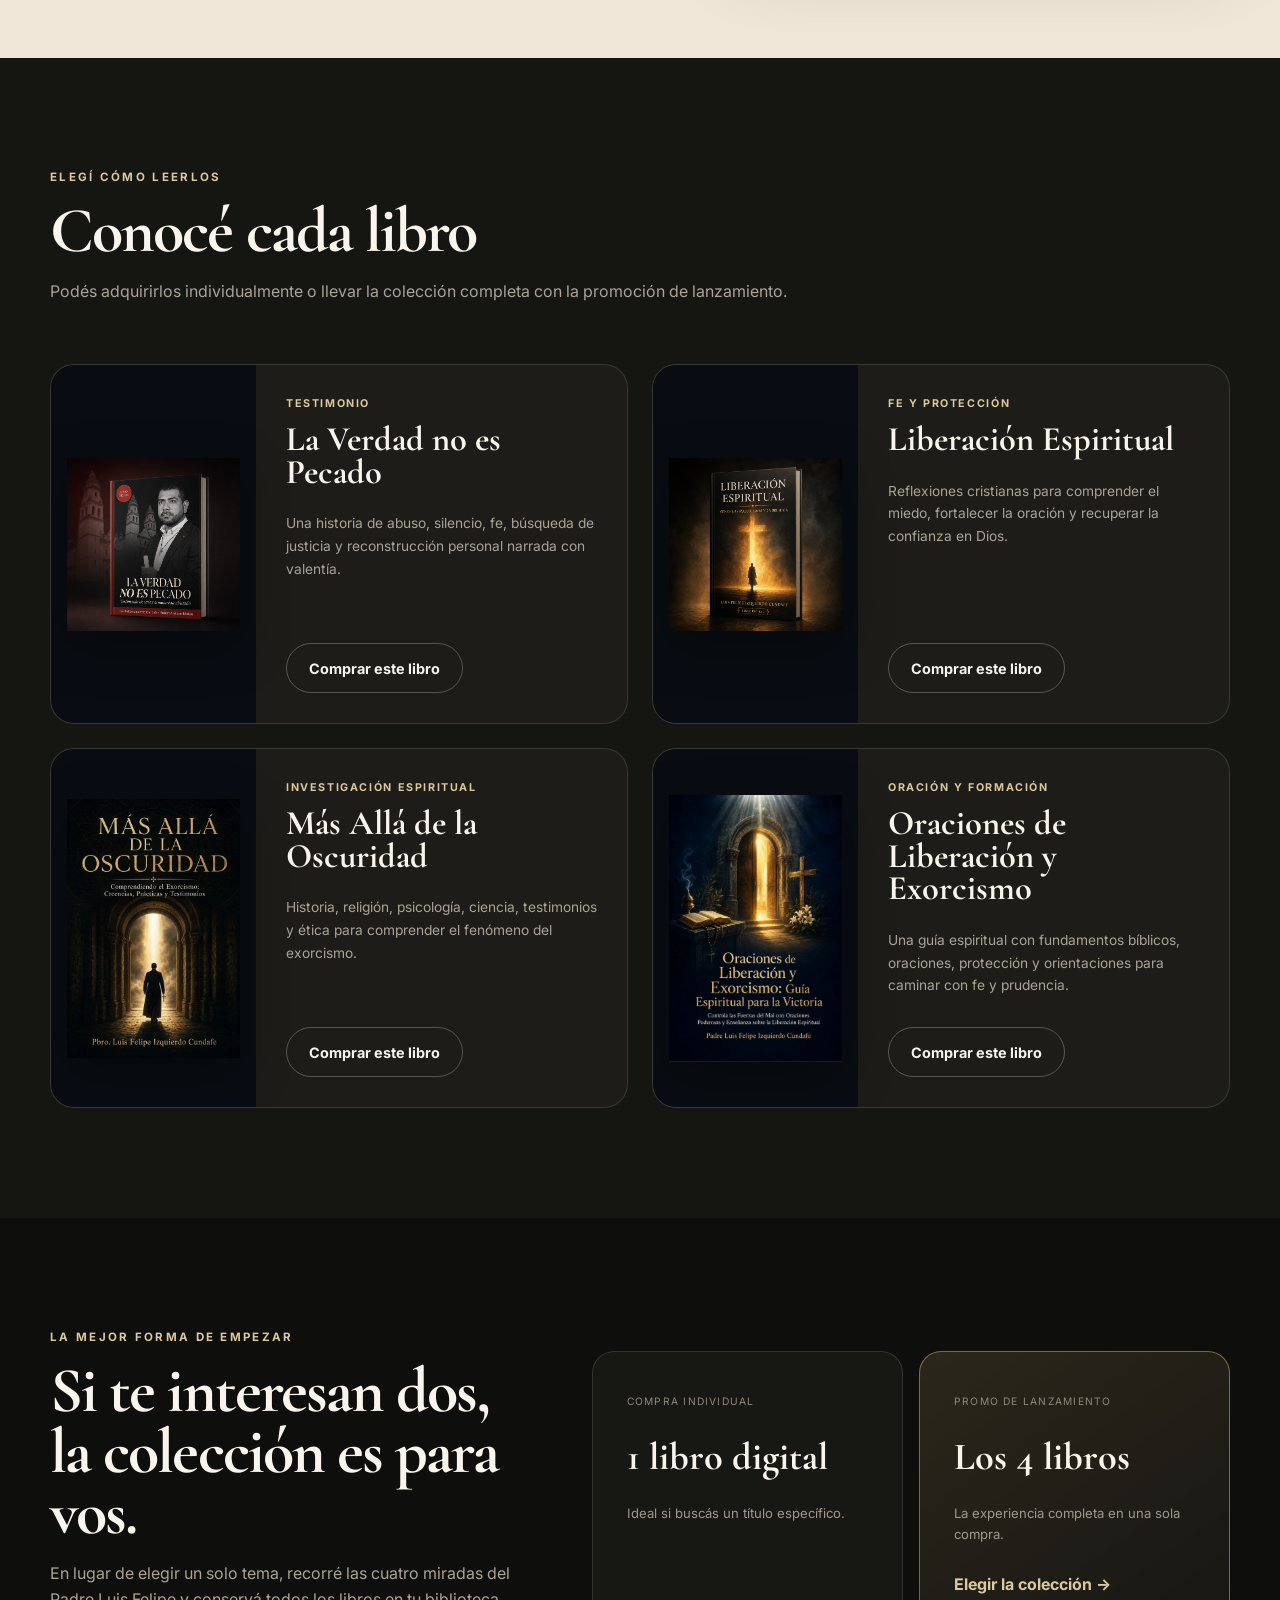
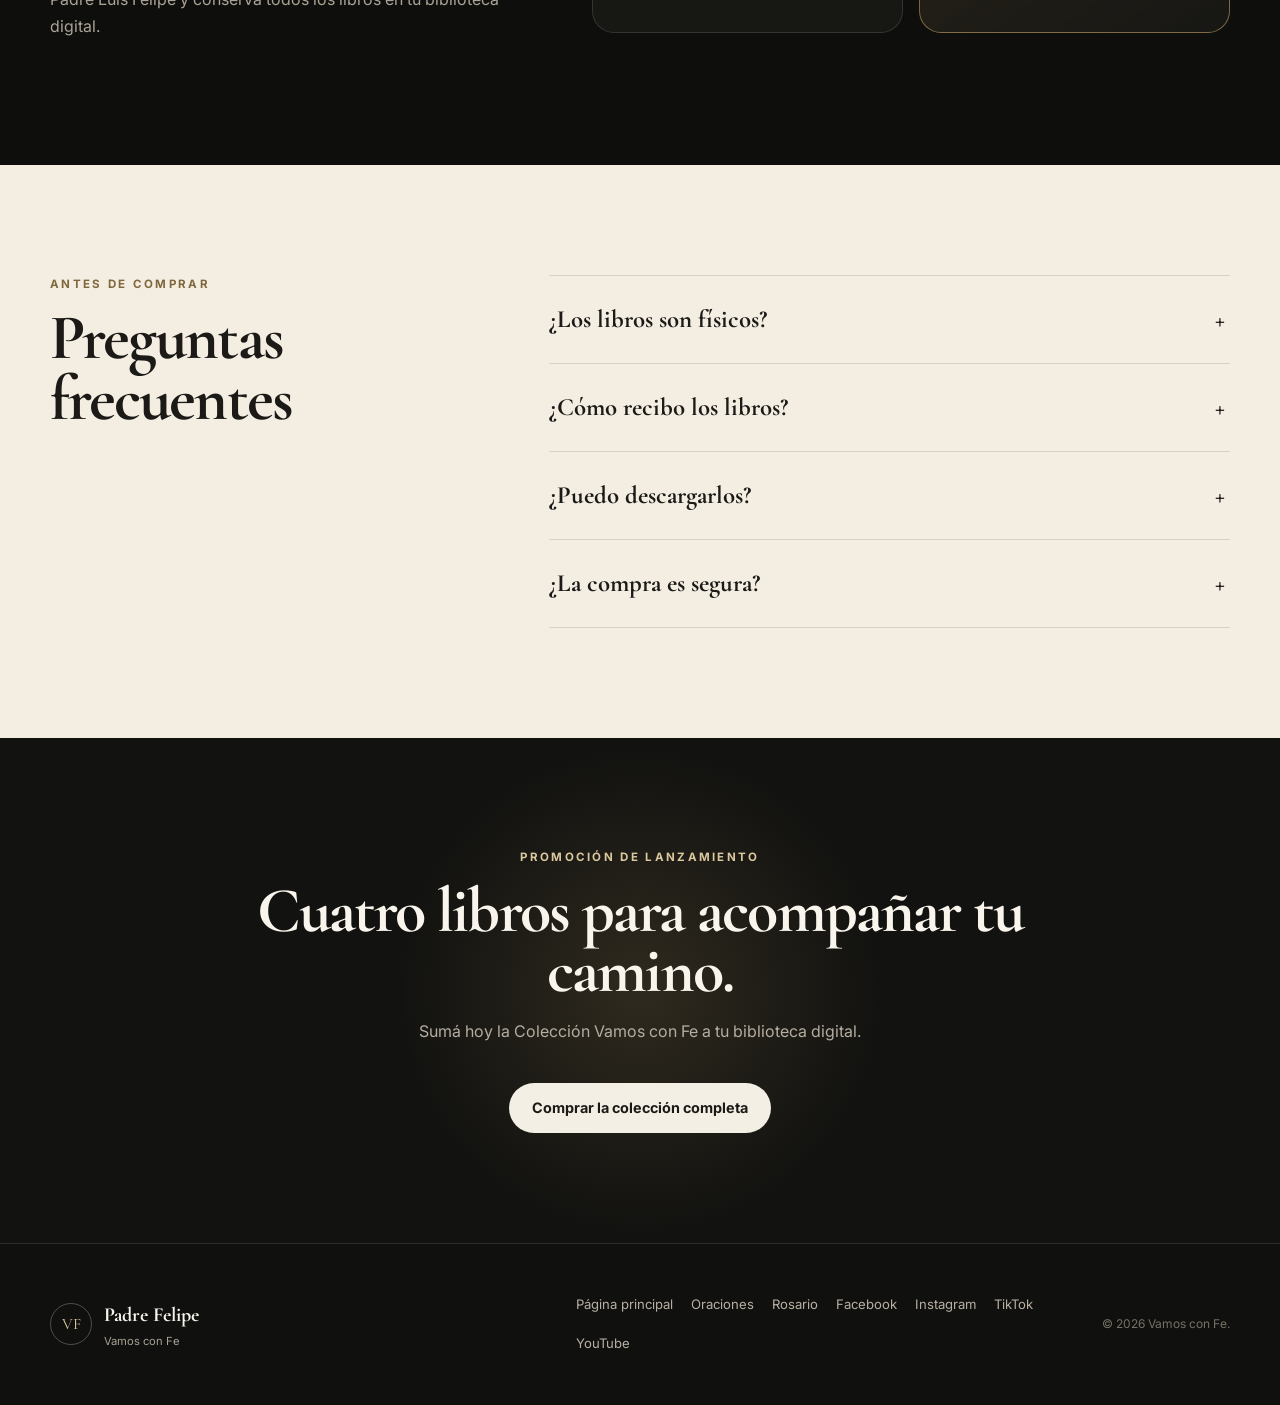
==== commit e1cc1d09: "Agrega biblioteca de oraciones y actualiza comunidad a 118.000" ====
--- a/libros.html
+++ b/libros.html
@@ -39,7 +39,7 @@
     <a class="brand" href="index.html"><span class="brand-mark">VF</span><span><strong>Padre Felipe</strong><small>Vamos con Fe</small></span></a>
     <button class="menu-toggle" id="menuToggle" aria-label="Abrir menú" aria-expanded="false"><span></span><span></span></button>
     <nav class="nav" id="nav">
-      <a href="index.html">Inicio</a><a href="#coleccion">La colección</a><a href="#titulos">Los libros</a><a href="#preguntas">Preguntas frecuentes</a>
+      <a href="index.html">Inicio</a><a href="#coleccion">La colección</a><a href="#titulos">Los libros</a><a href="oraciones.html">Oraciones</a><a href="#preguntas">Preguntas frecuentes</a>
       <a class="btn btn-live btn-small" href="https://pay.hotmart.com/G107308187K" target="_blank" rel="noopener noreferrer">Comprar colección</a>
     </nav>
   </div>
@@ -96,7 +96,7 @@
 
 <footer class="footer"><div class="container footer-grid">
   <a class="brand" href="index.html"><span class="brand-mark">VF</span><span><strong>Padre Felipe</strong><small>Vamos con Fe</small></span></a>
-  <div class="footer-links"><a href="index.html">Página principal</a><a href="rosario.html">Rosario</a><a href="https://www.facebook.com/misionsansebastianpuertomontt" target="_blank" rel="noopener noreferrer">Facebook</a><a href="https://www.instagram.com/luisfelipe.yzquierdo/" target="_blank" rel="noopener noreferrer">Instagram</a><a href="https://www.tiktok.com/@pbroluisfelipeizq" target="_blank" rel="noopener noreferrer">TikTok</a><a href="https://www.youtube.com/@pbro.luisfelipeizquierdo1413" target="_blank" rel="noopener noreferrer">YouTube</a></div>
+  <div class="footer-links"><a href="index.html">Página principal</a><a href="oraciones.html">Oraciones</a><a href="rosario.html">Rosario</a><a href="https://www.facebook.com/misionsansebastianpuertomontt" target="_blank" rel="noopener noreferrer">Facebook</a><a href="https://www.instagram.com/luisfelipe.yzquierdo/" target="_blank" rel="noopener noreferrer">Instagram</a><a href="https://www.tiktok.com/@pbroluisfelipeizq" target="_blank" rel="noopener noreferrer">TikTok</a><a href="https://www.youtube.com/@pbro.luisfelipeizquierdo1413" target="_blank" rel="noopener noreferrer">YouTube</a></div>
   <p class="copyright">© <span id="year"></span> Vamos con Fe.</p>
 </div></footer>
 <script src="js/main.js"></script>
--- a/css/style.css
+++ b/css/style.css
@@ -22,6 +22,7 @@
 .footer{padding:50px 0;border-top:1px solid var(--line);background:#10100e}.footer-grid{display:grid;grid-template-columns:1fr 1fr auto;gap:35px;align-items:center}.footer-links{display:flex;gap:18px;flex-wrap:wrap;color:#b8b0a4;font-size:.82rem}.copyright{color:#777166;font-size:.75rem}
 .rosary-feature{background:#11110f}.rosary-feature-grid{display:grid;grid-template-columns:.85fr 1.15fr;gap:72px;align-items:center}.rosary-feature-image{border-radius:var(--radius);overflow:hidden;border:1px solid var(--line);box-shadow:var(--shadow)}.rosary-feature-image img{width:100%;aspect-ratio:2/3;object-fit:cover}.rosary-feature-copy h2{max-width:760px}.rosary-feature-copy>p:not(.eyebrow){color:#bdb5a9;max-width:680px}.rosary-feature-kicker{font-family:"Cormorant Garamond",serif;font-size:1.8rem!important;color:var(--gold2)!important;margin:18px 0 8px}
 .reveal{opacity:0;transform:translateY(24px);transition:.8s}.reveal.visible{opacity:1;transform:none}
+@media(max-width:1120px){.menu-toggle{display:block}.nav{position:absolute;top:84px;left:20px;right:20px;display:none;flex-direction:column;align-items:stretch;background:#1c1b17;border:1px solid var(--line);border-radius:18px;padding:18px}.nav.open{display:flex}}
 @media(max-width:920px){.menu-toggle{display:block}.nav{position:absolute;top:84px;left:20px;right:20px;display:none;flex-direction:column;align-items:stretch;background:#1c1b17;border:1px solid var(--line);border-radius:18px;padding:18px}.nav.open{display:flex}.hero-grid,.split,.quote-layout,.community-grid,.solidarity-intro,.cta-card,.rosary-feature-grid{grid-template-columns:1fr;gap:50px}.hero-image-wrap{order:-1}.hero-image-card{min-height:520px;max-width:560px;margin:auto;border-radius:120px 120px 24px 24px}.hero-image-card img{height:520px}.timeline,.reflection-grid{grid-template-columns:1fr 1fr}.books-grid{grid-template-columns:1fr}.solidarity-gallery{grid-template-columns:1fr 1fr}.solidarity-gallery .gallery-wide{grid-column:span 1}.footer-grid{grid-template-columns:1fr}.cta-actions{justify-content:flex-start}}
 @media(max-width:620px){.container{width:min(100% - 28px,1180px)}.site-header .brand small{display:none}h1{font-size:4.25rem}.hero{padding-top:120px}.hero-image-card{min-height:410px;border-radius:88px 88px 18px 18px}.hero-image-card img{height:410px}.hero-actions .btn,.cta-actions .btn{width:100%}.section{padding:78px 0}.timeline,.reflection-grid{grid-template-columns:1fr}.books-grid{gap:16px}.book-card{display:grid;grid-template-columns:120px minmax(0,1fr);min-height:245px;border-radius:18px}.book-cover-wrap,.book-cover-wrap.book-cover-contain{height:100%;min-height:245px;aspect-ratio:auto;padding:10px;border-right:1px solid var(--line)}.book-cover-wrap img{object-fit:contain}.book-info{min-width:0;padding:20px 16px;display:flex;flex-direction:column;align-items:flex-start}.book-label{font-size:.58rem;letter-spacing:.13em;line-height:1.35}.book-info h3{font-size:1.62rem;line-height:.98;margin:8px 0 6px;overflow-wrap:anywhere}.book-subtitle{font-size:.82rem;line-height:1.35;margin:0 0 9px}.book-info>p:last-of-type{font-size:.78rem;line-height:1.45;margin:0 0 14px;display:-webkit-box;-webkit-line-clamp:3;-webkit-box-orient:vertical;overflow:hidden}.book-info .btn{width:100%;min-height:42px;margin-top:auto;padding:0 10px;font-size:.72rem;white-space:normal;text-align:center}.solidarity-stats{display:flex;overflow-x:auto;scroll-snap-type:x mandatory;margin:44px -14px 26px;padding:0 14px 8px;scrollbar-width:none}.solidarity-stats::-webkit-scrollbar{display:none}.solidarity-stats article{flex:0 0 82%;min-height:165px;scroll-snap-align:center}.solidarity-gallery{display:flex;overflow-x:auto;scroll-snap-type:x mandatory;margin:0 -14px;padding:0 14px 10px;gap:12px;scrollbar-width:none}.solidarity-gallery::-webkit-scrollbar{display:none}.solidarity-gallery figure{flex:0 0 86%;height:340px;scroll-snap-align:center}.cta-card{padding:34px 24px}.social-actions{grid-template-columns:1fr}.social-link{min-height:76px}.rosary-feature-grid{gap:32px}.rosary-feature-image{width:100%;max-width:520px;margin:0 auto}.rosary-feature-image img{height:auto;aspect-ratio:auto;object-fit:contain}}
 @media(prefers-reduced-motion:reduce){html{scroll-behavior:auto}.reveal{opacity:1;transform:none}}
--- a/css/libros.css
+++ b/css/libros.css
@@ -1,5 +1,5 @@
 .books-page{background:#121210}.books-page .site-header{background:rgba(18,18,16,.92);backdrop-filter:blur(14px);border-bottom:1px solid rgba(255,255,255,.08)}
-.books-hero{min-height:100vh;padding:150px 0 80px;background:radial-gradient(circle at 73% 30%,rgba(200,168,107,.17),transparent 28%),linear-gradient(135deg,#0d0d0b,#1d1b16 58%,#0f0f0d);display:flex;align-items:center;overflow:hidden}.books-hero-grid{display:grid;grid-template-columns:.9fr 1.1fr;gap:70px;align-items:center}.books-hero h1{font-size:clamp(4.3rem,7.6vw,7.5rem);line-height:.82}.books-hero h1 em{font-weight:500;color:var(--gold2)}.hero-lead{max-width:650px;color:#c8c0b3;font-size:1.08rem;margin:30px 0 0}.launch-pill{display:inline-flex;margin:0 0 24px;padding:8px 13px;border:1px solid rgba(200,168,107,.55);border-radius:999px;background:rgba(200,168,107,.1);color:var(--gold2);font-size:.72rem;font-weight:700;letter-spacing:.14em;text-transform:uppercase}.secure-note{color:#827c72;font-size:.74rem;margin:13px 0 0}.collection-visual{position:relative}.collection-visual:before{content:"";position:absolute;inset:12%;background:rgba(200,168,107,.18);filter:blur(70px);border-radius:50%}.collection-visual img{position:relative;width:100%;border-radius:28px;border:1px solid rgba(255,255,255,.12);box-shadow:0 36px 100px rgba(0,0,0,.45)}
+.books-hero{min-height:100vh;padding:150px 0 80px;background:radial-gradient(circle at 73% 30%,rgba(200,168,107,.17),transparent 28%),linear-gradient(135deg,#0d0d0b,#1d1b16 58%,#0f0f0d);display:flex;align-items:center;overflow:hidden}.books-hero-grid{display:grid;grid-template-columns:.9fr 1.1fr;gap:70px;align-items:center}.books-hero h1{font-size:clamp(4.3rem,7.6vw,7.5rem);line-height:.82}.books-hero h1 em{font-weight:500;color:var(--gold2)}.hero-lead{max-width:650px;color:#c8c0b3;font-size:1.08rem;margin:30px 0 0}.launch-pill{display:inline-flex;margin:0 0 24px;padding:8px 13px;border:1px solid rgba(200,168,107,.55);border-radius:999px;background:rgba(200,168,107,.1);color:var(--gold2);font-size:.72rem;font-weight:700;letter-spacing:.14em;text-transform:uppercase}.secure-note{color:#827c72;font-size:.74rem;margin:13px 0 0}.collection-visual{position:relative;width:100%;max-width:620px;margin-inline:auto}.collection-visual:before{content:"";position:absolute;inset:12%;background:rgba(200,168,107,.18);filter:blur(70px);border-radius:50%}.collection-visual img{position:relative;display:block;width:100%;height:auto;aspect-ratio:1/1;object-fit:contain;border-radius:28px;border:1px solid rgba(255,255,255,.12);box-shadow:0 36px 100px rgba(0,0,0,.45)}
 .benefit-strip{background:#f1e9dc;color:var(--ink);border-bottom:1px solid var(--lined)}.benefit-grid{display:grid;grid-template-columns:repeat(4,1fr)}.benefit-grid div{padding:26px 22px;border-right:1px solid var(--lined)}.benefit-grid div:last-child{border:0}.benefit-grid strong,.benefit-grid span{display:block}.benefit-grid strong{font-family:"Cormorant Garamond",serif;font-size:1.45rem}.benefit-grid span{color:#6b6458;font-size:.75rem}
 .collection-section{background:#efe6d7;color:var(--ink)}.collection-card{display:grid;grid-template-columns:1.1fr .9fr;gap:80px;align-items:center}.collection-card>div>p:not(.eyebrow){color:#5e574c;font-size:1.03rem;max-width:700px}.collection-list{list-style:none;padding:0;margin:30px 0 0;display:grid;gap:13px;color:#4f493f}.collection-list li{position:relative;padding-left:28px}.collection-list li:before{content:"✓";position:absolute;left:0;color:#80683d;font-weight:800}.offer-box{padding:42px;border-radius:26px;background:#1c1b17;color:#f7f0e5;box-shadow:0 25px 70px rgba(42,33,20,.25)}.offer-box>span{color:var(--gold2);font-size:.7rem;text-transform:uppercase;letter-spacing:.17em}.offer-box>strong{display:block;font-family:"Cormorant Garamond",serif;font-size:clamp(2.4rem,4vw,4.2rem);line-height:.9;margin:16px 0}.offer-box p{color:#bdb5a9}.offer-box .btn{width:100%;margin-top:15px}.offer-box small{display:block;text-align:center;color:#787268;margin-top:12px;font-size:.68rem}
 .titles-section{background:#151512}.sales-books-grid{display:grid;grid-template-columns:1fr 1fr;gap:24px}.sales-book{display:grid;grid-template-columns:205px 1fr;min-height:360px;border:1px solid var(--line);border-radius:24px;background:#1d1c18;overflow:hidden}.sales-cover{padding:16px;background:#090d13;display:flex;align-items:center}.sales-cover img{width:100%;height:100%;max-height:330px;object-fit:contain;filter:drop-shadow(0 15px 25px rgba(0,0,0,.4))}.sales-info{padding:30px;display:flex;flex-direction:column;align-items:flex-start}.sales-info>span{color:var(--gold2);font-size:.67rem;letter-spacing:.15em;text-transform:uppercase;font-weight:700}.sales-info h3{font-size:2.15rem;line-height:.95;margin:10px 0}.sales-info p{color:#aaa396;font-size:.86rem}.sales-info .btn{margin-top:auto}
